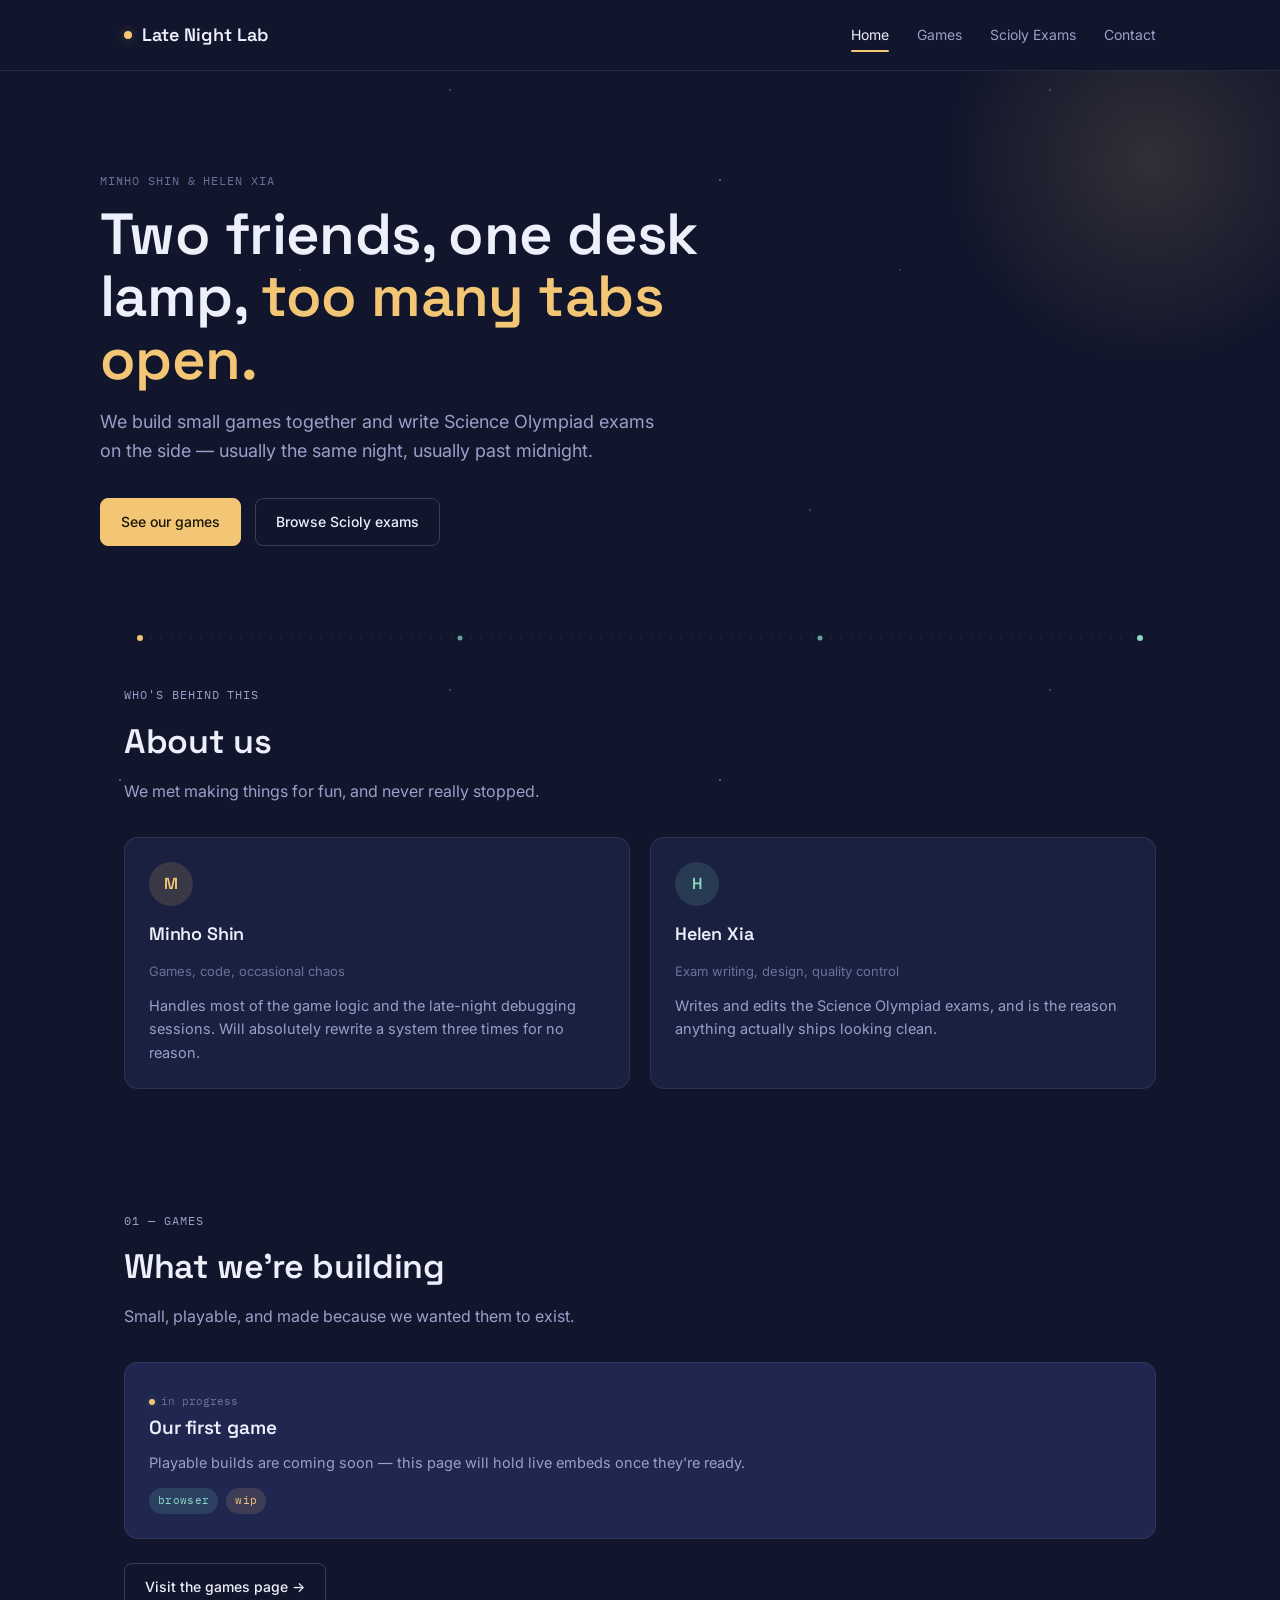
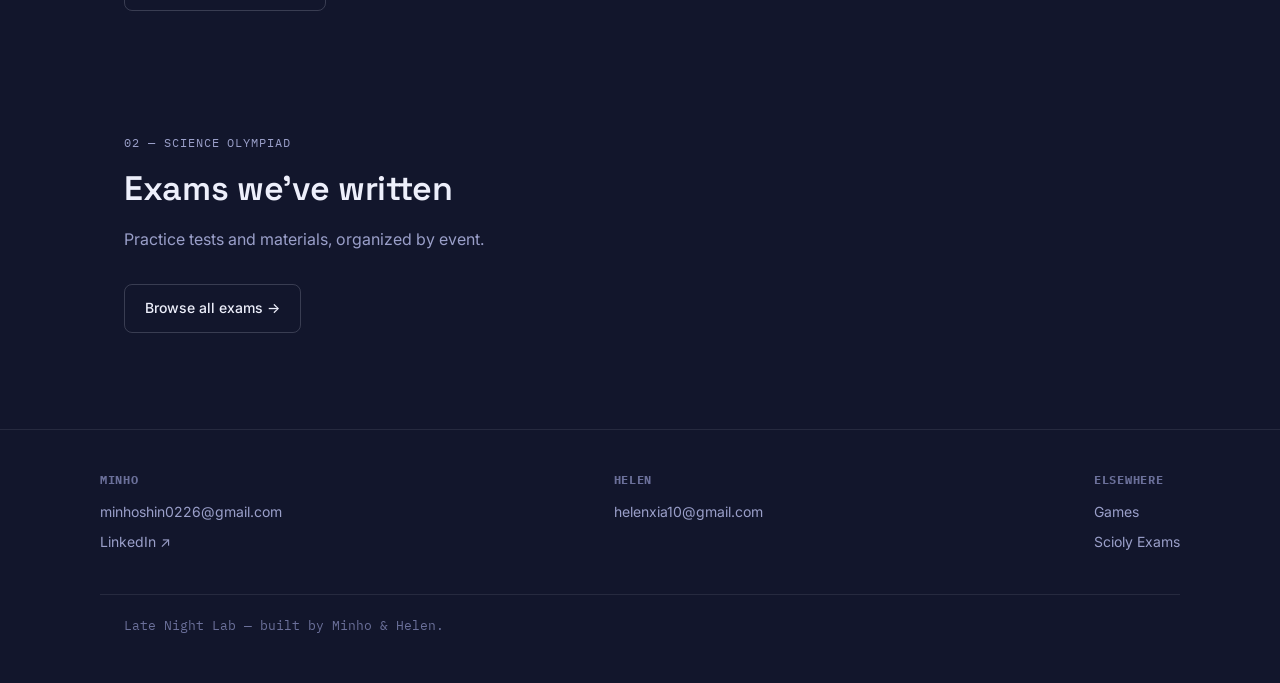
==== index.html @ dceb89b7 "Add files via upload" ====
<!DOCTYPE html>
<html lang="en">
<head>
<meta charset="UTF-8" />
<meta name="viewport" content="width=device-width, initial-scale=1.0" />
<title>Late Night Lab — Minho & Helen</title>
<meta name="description" content="Minho and Helen make games and write Science Olympiad exams, mostly after midnight." />
<link rel="preconnect" href="https://fonts.googleapis.com">
<link href="https://fonts.googleapis.com/css2?family=Space+Grotesk:wght@500;600;700&family=Inter:wght@400;500;600&family=IBM+Plex+Mono:wght@400;500&display=swap" rel="stylesheet">
<link rel="stylesheet" href="styles.css" />
</head>
<body>

<header class="site-header">
  <div class="nav-row">
    <a href="index.html" class="brand"><span class="dot"></span> Late Night Lab</a>
    <button class="menu-toggle" aria-label="Toggle menu" aria-expanded="false">Menu</button>
    <nav class="main-nav">
      <a href="index.html" class="active">Home</a>
      <a href="games.html">Games</a>
      <a href="scioly.html">Scioly Exams</a>
      <a href="#contact">Contact</a>
    </nav>
  </div>
</header>

<section class="hero">
  <div class="glow" aria-hidden="true"></div>
  <div class="hero-inner">
    <p class="label">Minho Shin &amp; Helen Xia</p>
    <h1>Two friends, one desk lamp, <span class="accent">too many tabs open.</span></h1>
    <p class="sub">We build small games together and write Science Olympiad exams on the side — usually the same night, usually past midnight.</p>
    <div class="cta-row">
      <a href="games.html" class="btn btn-primary">See our games</a>
      <a href="scioly.html" class="btn btn-ghost">Browse Scioly exams</a>
    </div>
  </div>
</section>

<div class="constellation" aria-hidden="true">
  <svg viewBox="0 0 1080 40" preserveAspectRatio="none">
    <line x1="40" y1="20" x2="1040" y2="20" stroke="rgba(237,239,255,0.12)" stroke-width="1" stroke-dasharray="2 8" />
    <circle cx="40" cy="20" r="3" fill="#f3c675" />
    <circle cx="360" cy="20" r="2.5" fill="#86d9c4" opacity="0.7" />
    <circle cx="720" cy="20" r="2.5" fill="#86d9c4" opacity="0.7" />
    <circle cx="1040" cy="20" r="3" fill="#86d9c4" />
  </svg>
</div>

<section class="section" id="about">
  <div class="wrap">
    <div class="section-head">
      <p class="label">Who's behind this</p>
      <h2>About us</h2>
      <p>We met making things for fun, and never really stopped.</p>
    </div>
    <div class="people">
      <div class="person-card minho">
        <div class="initial">M</div>
        <h3>Minho Shin</h3>
        <p class="role">Games, code, occasional chaos</p>
        <p class="bio">Handles most of the game logic and the late-night debugging sessions. Will absolutely rewrite a system three times for no reason.</p>
      </div>
      <div class="person-card helen">
        <div class="initial">H</div>
        <h3>Helen Xia</h3>
        <p class="role">Exam writing, design, quality control</p>
        <p class="bio">Writes and edits the Science Olympiad exams, and is the reason anything actually ships looking clean.</p>
      </div>
    </div>
  </div>
</section>

<section class="section" id="preview-games">
  <div class="wrap">
    <div class="section-head">
      <p class="label">01 — Games</p>
      <h2>What we're building</h2>
      <p>Small, playable, and made because we wanted them to exist.</p>
    </div>
    <div class="grid">
      <div class="card">
        <span class="status-pill wip"><span class="dot"></span>in progress</span>
        <h3>Our first game</h3>
        <p>Playable builds are coming soon — this page will hold live embeds once they're ready.</p>
        <div class="tag-row"><span class="tag">browser</span><span class="tag amber">wip</span></div>
      </div>
    </div>
    <div class="cta-row" style="margin-top: 24px;">
      <a href="games.html" class="btn btn-ghost">Visit the games page →</a>
    </div>
  </div>
</section>

<section class="section" id="preview-scioly">
  <div class="wrap">
    <div class="section-head">
      <p class="label">02 — Science Olympiad</p>
      <h2>Exams we've written</h2>
      <p>Practice tests and materials, organized by event.</p>
    </div>
    <div class="cta-row">
      <a href="scioly.html" class="btn btn-ghost">Browse all exams →</a>
    </div>
  </div>
</section>

<footer id="contact">
  <div class="footer-inner">
    <div class="footer-col">
      <h4>Minho</h4>
      <a href="mailto:minhoshin0226@gmail.com">minhoshin0226@gmail.com</a>
      <a href="https://www.linkedin.com/in/minho-shin-3a4a04366" target="_blank" rel="noopener">LinkedIn ↗</a>
    </div>
    <div class="footer-col">
      <h4>Helen</h4>
      <a href="mailto:helenxia10@gmail.com">helenxia10@gmail.com</a>
    </div>
    <div class="footer-col">
      <h4>Elsewhere</h4>
      <a href="games.html">Games</a>
      <a href="scioly.html">Scioly Exams</a>
    </div>
  </div>
  <div class="footer-bottom wrap">Late Night Lab — built by Minho &amp; Helen.</div>
</footer>

<script src="nav.js"></script>
</body>
</html>
---- styles.css ----
/* ============================================
   Late Night Lab — shared styles
   Palette: after-hours study desk, ink navy + lamp glow
   ============================================ */

:root {
  --bg: #12162c;
  --bg-elevated: #1a2040;
  --bg-card: #1f2650;
  --bg-card-hover: #262e5e;
  --border: rgba(237, 239, 255, 0.09);
  --border-strong: rgba(237, 239, 255, 0.18);
  --text: #edeffb;
  --text-muted: #9a9fc9;
  --text-faint: #6b709a;
  --amber: #f3c675;
  --amber-soft: rgba(243, 198, 117, 0.14);
  --mint: #86d9c4;
  --mint-soft: rgba(134, 217, 196, 0.14);
  --radius: 14px;
  --radius-sm: 8px;
  --max-w: 1080px;
}

* { box-sizing: border-box; }

html { scroll-behavior: smooth; }

body {
  margin: 0;
  background: var(--bg);
  color: var(--text);
  font-family: "Inter", -apple-system, BlinkMacSystemFont, "Segoe UI", sans-serif;
  font-size: 16px;
  line-height: 1.6;
  -webkit-font-smoothing: antialiased;
  position: relative;
  min-height: 100vh;
}

/* --- starfield backdrop --- */
body::before {
  content: "";
  position: fixed;
  inset: 0;
  z-index: 0;
  pointer-events: none;
  background-image:
    radial-gradient(1.5px 1.5px at 20% 30%, rgba(237,239,255,0.5) 50%, transparent 51%),
    radial-gradient(1.5px 1.5px at 75% 15%, rgba(237,239,255,0.35) 50%, transparent 51%),
    radial-gradient(1px 1px at 60% 70%, rgba(237,239,255,0.4) 50%, transparent 51%),
    radial-gradient(1px 1px at 90% 60%, rgba(237,239,255,0.3) 50%, transparent 51%),
    radial-gradient(1.5px 1.5px at 35% 85%, rgba(237,239,255,0.3) 50%, transparent 51%),
    radial-gradient(1px 1px at 10% 65%, rgba(237,239,255,0.35) 50%, transparent 51%),
    radial-gradient(1.5px 1.5px at 50% 45%, rgba(237,239,255,0.25) 50%, transparent 51%),
    radial-gradient(1px 1px at 85% 90%, rgba(237,239,255,0.3) 50%, transparent 51%);
  background-repeat: repeat;
  background-size: 600px 600px;
  opacity: 0.6;
}

h1, h2, h3 {
  font-family: "Space Grotesk", "Inter", sans-serif;
  font-weight: 600;
  letter-spacing: -0.01em;
  margin: 0;
  color: var(--text);
}

a { color: inherit; text-decoration: none; }

.wrap {
  position: relative;
  z-index: 1;
  max-width: var(--max-w);
  margin: 0 auto;
  padding: 0 24px;
}

.label {
  font-family: "IBM Plex Mono", monospace;
  font-size: 12px;
  letter-spacing: 0.08em;
  text-transform: uppercase;
  color: var(--text-faint);
}

/* --- header / nav --- */
header.site-header {
  position: relative;
  z-index: 2;
  border-bottom: 1px solid var(--border);
}

.nav-row {
  display: flex;
  align-items: center;
  justify-content: space-between;
  padding: 20px 24px;
  max-width: var(--max-w);
  margin: 0 auto;
}

.brand {
  display: flex;
  align-items: center;
  gap: 10px;
  font-family: "Space Grotesk", sans-serif;
  font-weight: 600;
  font-size: 18px;
}

.brand .dot {
  width: 8px;
  height: 8px;
  border-radius: 50%;
  background: var(--amber);
  box-shadow: 0 0 8px 2px var(--amber-soft);
}

nav.main-nav {
  display: flex;
  gap: 28px;
  font-size: 14px;
  color: var(--text-muted);
}

nav.main-nav a {
  position: relative;
  padding: 4px 0;
  transition: color 0.2s ease;
}

nav.main-nav a:hover,
nav.main-nav a.active {
  color: var(--text);
}

nav.main-nav a.active::after {
  content: "";
  position: absolute;
  left: 0;
  right: 0;
  bottom: -2px;
  height: 2px;
  background: var(--amber);
  border-radius: 2px;
}

.menu-toggle {
  display: none;
  background: none;
  border: 1px solid var(--border-strong);
  border-radius: var(--radius-sm);
  color: var(--text);
  padding: 8px 10px;
  font-size: 14px;
  cursor: pointer;
}

/* --- hero --- */
.hero {
  position: relative;
  padding: 88px 24px 64px;
  text-align: left;
  overflow: hidden;
}

.hero .glow {
  position: absolute;
  top: -120px;
  right: -80px;
  width: 420px;
  height: 420px;
  border-radius: 50%;
  background: radial-gradient(circle, var(--amber-soft) 0%, transparent 70%);
  pointer-events: none;
  z-index: 0;
}

.hero-inner {
  position: relative;
  z-index: 1;
  max-width: var(--max-w);
  margin: 0 auto;
}

.hero h1 {
  font-size: clamp(36px, 6vw, 58px);
  line-height: 1.08;
  max-width: 720px;
}

.hero .accent {
  color: var(--amber);
}

.hero p.sub {
  margin-top: 18px;
  font-size: 18px;
  color: var(--text-muted);
  max-width: 560px;
}

.hero .cta-row {
  display: flex;
  gap: 14px;
  margin-top: 32px;
  flex-wrap: wrap;
}

/* --- buttons --- */
.btn {
  display: inline-flex;
  align-items: center;
  gap: 8px;
  padding: 12px 20px;
  border-radius: var(--radius-sm);
  font-size: 14px;
  font-weight: 500;
  border: 1px solid var(--border-strong);
  transition: transform 0.15s ease, border-color 0.15s ease, background 0.15s ease;
}

.btn-primary {
  background: var(--amber);
  color: #1a1608;
  border-color: var(--amber);
}

.btn-primary:hover { transform: translateY(-1px); filter: brightness(1.05); }

.btn-ghost {
  background: transparent;
  color: var(--text);
}

.btn-ghost:hover {
  border-color: var(--mint);
  color: var(--mint);
}

/* --- section --- */
.section {
  position: relative;
  z-index: 1;
  padding: 56px 24px;
}

.section-head {
  margin-bottom: 32px;
  max-width: 620px;
}

.section-head .label { margin-bottom: 10px; }

.section-head h2 {
  font-size: clamp(26px, 4vw, 34px);
}

.section-head p {
  color: var(--text-muted);
  margin-top: 10px;
}

/* --- card grid (used on home + games) --- */
.grid {
  display: grid;
  grid-template-columns: repeat(auto-fit, minmax(260px, 1fr));
  gap: 20px;
}

.card {
  background: var(--bg-card);
  border: 1px solid var(--border);
  border-radius: var(--radius);
  padding: 24px;
  transition: transform 0.18s ease, border-color 0.18s ease, background 0.18s ease;
}

.card:hover {
  transform: translateY(-3px);
  border-color: var(--border-strong);
  background: var(--bg-card-hover);
}

.card h3 {
  font-size: 19px;
  margin-bottom: 8px;
}

.card p {
  color: var(--text-muted);
  font-size: 14.5px;
  margin: 0 0 14px;
}

.tag-row {
  display: flex;
  gap: 8px;
  flex-wrap: wrap;
  margin-top: 12px;
}

.tag {
  font-family: "IBM Plex Mono", monospace;
  font-size: 11px;
  letter-spacing: 0.03em;
  padding: 4px 9px;
  border-radius: 20px;
  background: var(--mint-soft);
  color: var(--mint);
}

.tag.amber { background: var(--amber-soft); color: var(--amber); }

.status-pill {
  display: inline-flex;
  align-items: center;
  gap: 6px;
  font-family: "IBM Plex Mono", monospace;
  font-size: 11px;
  color: var(--text-faint);
}

.status-pill .dot {
  width: 6px;
  height: 6px;
  border-radius: 50%;
  background: var(--text-faint);
}

.status-pill.live .dot { background: var(--mint); box-shadow: 0 0 6px 1px var(--mint-soft); }
.status-pill.wip .dot { background: var(--amber); box-shadow: 0 0 6px 1px var(--amber-soft); }

/* --- about / people --- */
.people {
  display: grid;
  grid-template-columns: repeat(auto-fit, minmax(240px, 1fr));
  gap: 20px;
}

.person-card {
  background: var(--bg-elevated);
  border: 1px solid var(--border);
  border-radius: var(--radius);
  padding: 24px;
}

.person-card .initial {
  width: 44px;
  height: 44px;
  border-radius: 50%;
  display: flex;
  align-items: center;
  justify-content: center;
  font-family: "Space Grotesk", sans-serif;
  font-weight: 600;
  font-size: 16px;
  margin-bottom: 14px;
}

.person-card.minho .initial { background: var(--amber-soft); color: var(--amber); }
.person-card.helen .initial { background: var(--mint-soft); color: var(--mint); }

.person-card h3 { font-size: 18px; margin-bottom: 4px; }
.person-card .role { font-size: 13px; color: var(--text-faint); margin-bottom: 12px; }
.person-card p.bio { color: var(--text-muted); font-size: 14.5px; margin: 0; }

/* --- constellation divider (signature element) --- */
.constellation {
  position: relative;
  height: 1px;
  margin: 8px auto 0;
  max-width: var(--max-w);
}

.constellation svg { width: 100%; height: 40px; display: block; overflow: visible; }

/* --- exam list (scioly page) --- */
.exam-group {
  margin-bottom: 40px;
}

.exam-group h3 {
  font-size: 15px;
  font-family: "IBM Plex Mono", monospace;
  color: var(--text-faint);
  text-transform: uppercase;
  letter-spacing: 0.06em;
  margin-bottom: 14px;
  padding-bottom: 10px;
  border-bottom: 1px solid var(--border);
}

.exam-list {
  list-style: none;
  margin: 0;
  padding: 0;
  display: flex;
  flex-direction: column;
  gap: 2px;
}

.exam-list li a {
  display: flex;
  align-items: center;
  justify-content: space-between;
  gap: 12px;
  padding: 14px 16px;
  border-radius: var(--radius-sm);
  transition: background 0.15s ease, padding-left 0.15s ease;
}

.exam-list li a:hover {
  background: var(--bg-card);
  padding-left: 20px;
}

.exam-list .exam-name {
  font-size: 15px;
  color: var(--text);
}

.exam-list .exam-meta {
  font-family: "IBM Plex Mono", monospace;
  font-size: 11.5px;
  color: var(--text-faint);
  white-space: nowrap;
}

.exam-list .arrow {
  color: var(--text-faint);
  transition: transform 0.15s ease, color 0.15s ease;
}

.exam-list li a:hover .arrow {
  transform: translateX(3px);
  color: var(--mint);
}

.note-box {
  background: var(--bg-elevated);
  border: 1px dashed var(--border-strong);
  border-radius: var(--radius);
  padding: 18px 20px;
  color: var(--text-muted);
  font-size: 14px;
  margin-bottom: 36px;
}

.note-box strong { color: var(--text); }

/* --- footer --- */
footer {
  position: relative;
  z-index: 1;
  border-top: 1px solid var(--border);
  padding: 40px 24px 48px;
  margin-top: 40px;
}

.footer-inner {
  max-width: var(--max-w);
  margin: 0 auto;
  display: flex;
  flex-wrap: wrap;
  justify-content: space-between;
  gap: 24px;
}

.footer-col h4 {
  font-family: "IBM Plex Mono", monospace;
  font-size: 12px;
  text-transform: uppercase;
  letter-spacing: 0.06em;
  color: var(--text-faint);
  margin: 0 0 12px;
}

.footer-col a, .footer-col p {
  display: block;
  font-size: 14px;
  color: var(--text-muted);
  margin: 0 0 8px;
  transition: color 0.15s ease;
}

.footer-col a:hover { color: var(--amber); }

.footer-bottom {
  max-width: var(--max-w);
  margin: 32px auto 0;
  padding-top: 20px;
  border-top: 1px solid var(--border);
  font-size: 12.5px;
  color: var(--text-faint);
  font-family: "IBM Plex Mono", monospace;
}

/* --- responsive --- */
@media (max-width: 720px) {
  nav.main-nav {
    position: absolute;
    top: 64px;
    left: 0;
    right: 0;
    background: var(--bg-elevated);
    flex-direction: column;
    padding: 16px 24px;
    gap: 16px;
    border-bottom: 1px solid var(--border);
    display: none;
  }
  nav.main-nav.open { display: flex; }
  .menu-toggle { display: inline-flex; }
  .hero { padding: 56px 20px 40px; }
  .footer-inner { flex-direction: column; }
}

@media (prefers-reduced-motion: reduce) {
  * { transition: none !important; scroll-behavior: auto !important; }
}

/* focus visibility */
a:focus-visible, button:focus-visible {
  outline: 2px solid var(--mint);
  outline-offset: 2px;
}
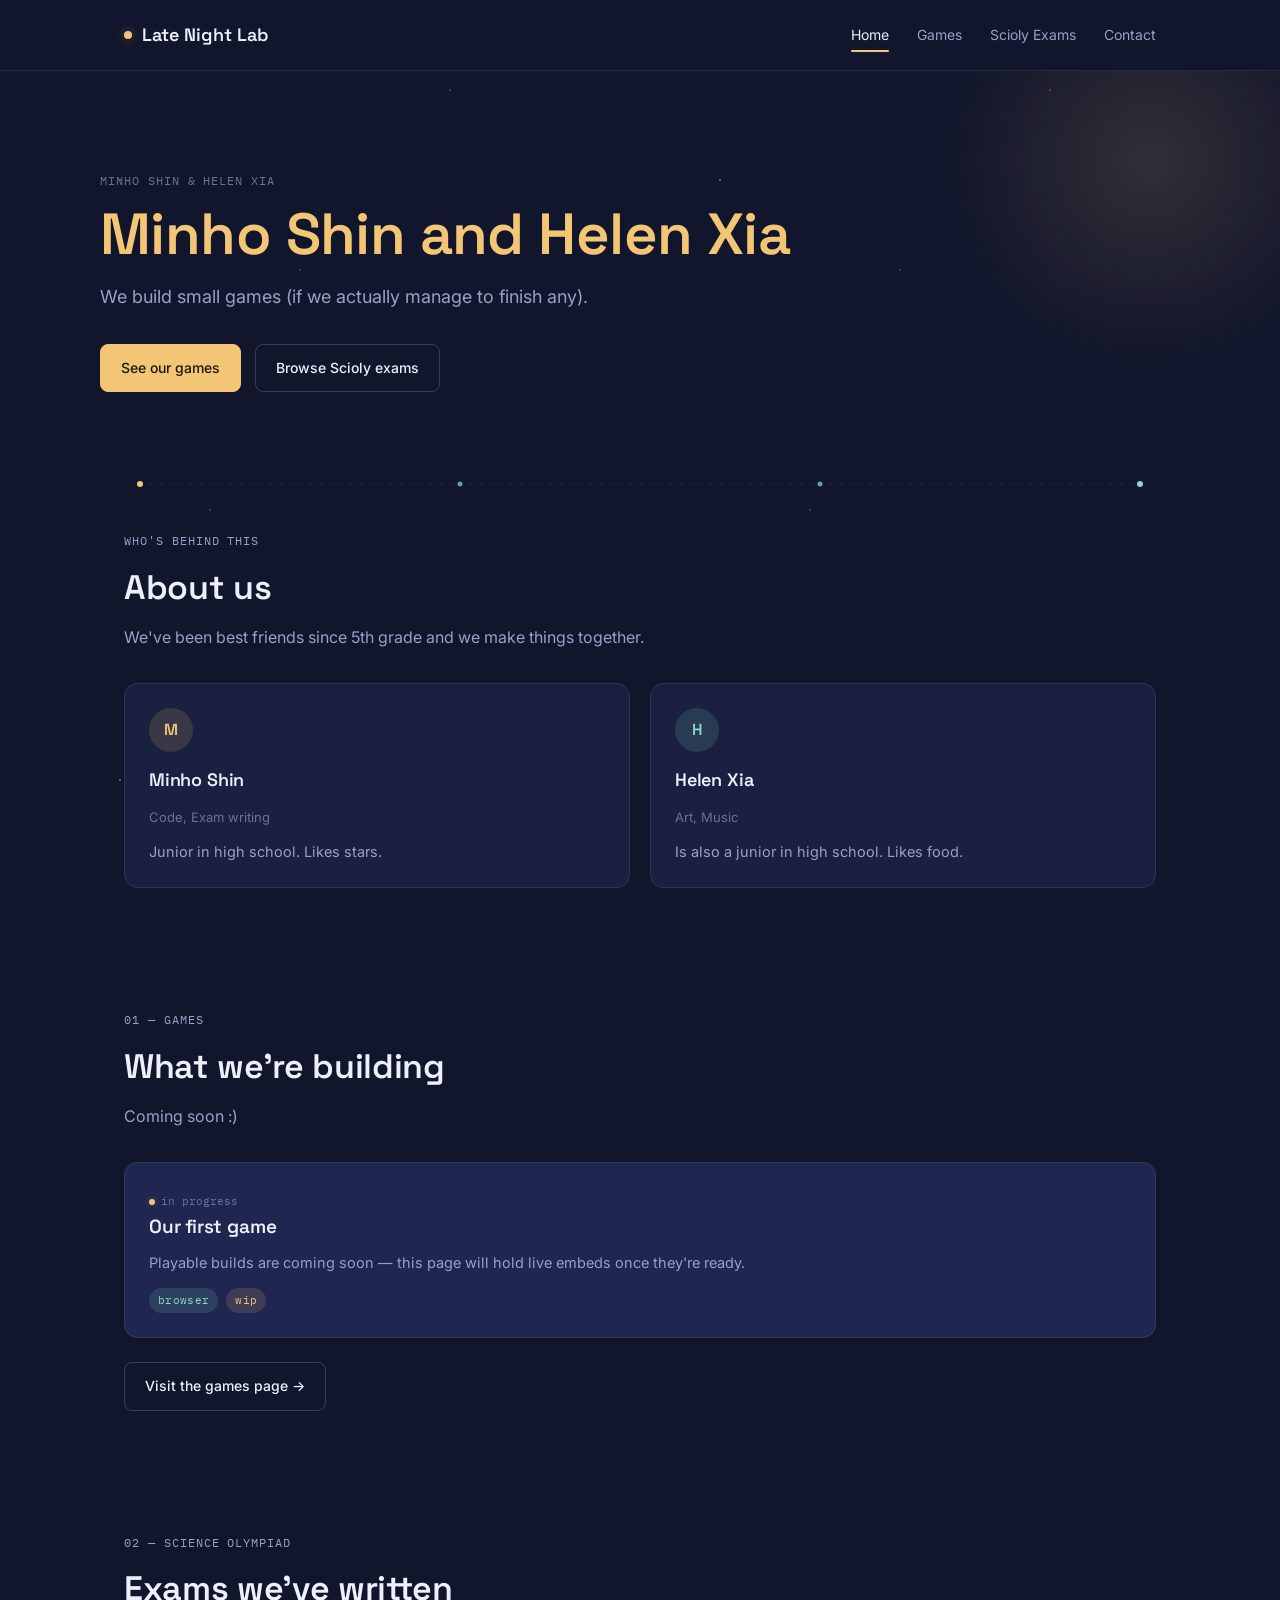
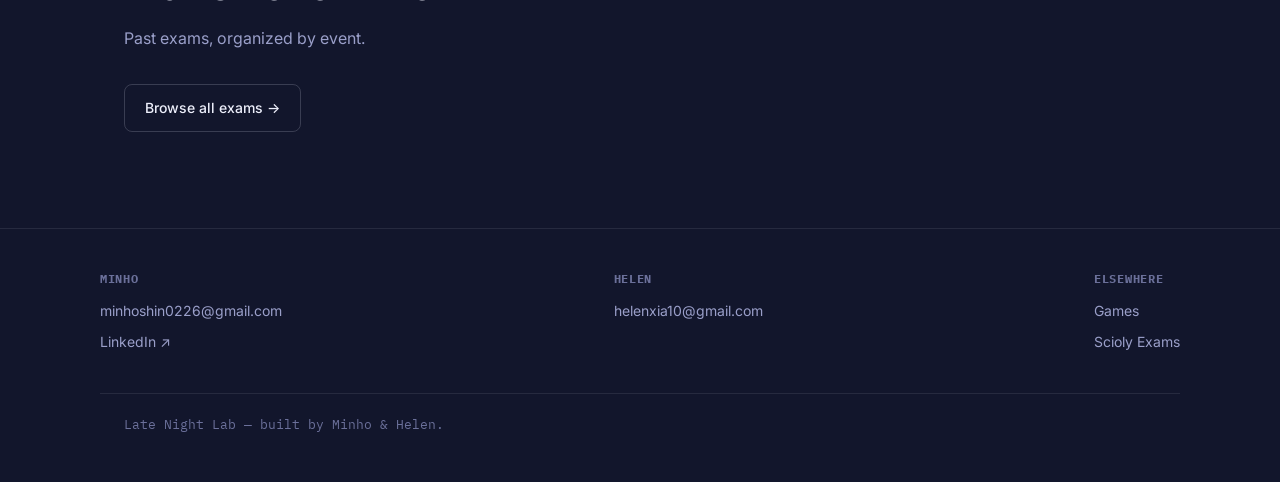
==== commit f9605a0b: "Revise index.html content and title Updated the title and various text elements for clarity and conc" ====
--- a/index.html
+++ b/index.html
@@ -3,7 +3,7 @@
 <head>
 <meta charset="UTF-8" />
 <meta name="viewport" content="width=device-width, initial-scale=1.0" />
-<title>Late Night Lab — Minho & Helen</title>
+<title>Minho & Helen</title>
 <meta name="description" content="Minho and Helen make games and write Science Olympiad exams, mostly after midnight." />
 <link rel="preconnect" href="https://fonts.googleapis.com">
 <link href="https://fonts.googleapis.com/css2?family=Space+Grotesk:wght@500;600;700&family=Inter:wght@400;500;600&family=IBM+Plex+Mono:wght@400;500&display=swap" rel="stylesheet">
@@ -28,8 +28,8 @@
   <div class="glow" aria-hidden="true"></div>
   <div class="hero-inner">
     <p class="label">Minho Shin &amp; Helen Xia</p>
-    <h1>Two friends, one desk lamp, <span class="accent">too many tabs open.</span></h1>
-    <p class="sub">We build small games together and write Science Olympiad exams on the side — usually the same night, usually past midnight.</p>
+    <h1><span class="accent">Minho Shin and Helen Xia</span></h1>
+    <p class="sub">We build small games (if we actually manage to finish any).</p>
     <div class="cta-row">
       <a href="games.html" class="btn btn-primary">See our games</a>
       <a href="scioly.html" class="btn btn-ghost">Browse Scioly exams</a>
@@ -52,20 +52,20 @@
     <div class="section-head">
       <p class="label">Who's behind this</p>
       <h2>About us</h2>
-      <p>We met making things for fun, and never really stopped.</p>
+      <p>We've been best friends since 5th grade and we make things together.</p>
     </div>
     <div class="people">
       <div class="person-card minho">
         <div class="initial">M</div>
         <h3>Minho Shin</h3>
-        <p class="role">Games, code, occasional chaos</p>
-        <p class="bio">Handles most of the game logic and the late-night debugging sessions. Will absolutely rewrite a system three times for no reason.</p>
+        <p class="role">Code, Exam writing</p>
+        <p class="bio">Junior in high school. Likes stars.</p>
       </div>
       <div class="person-card helen">
         <div class="initial">H</div>
         <h3>Helen Xia</h3>
-        <p class="role">Exam writing, design, quality control</p>
-        <p class="bio">Writes and edits the Science Olympiad exams, and is the reason anything actually ships looking clean.</p>
+        <p class="role">Art, Music</p>
+        <p class="bio">Is also a junior in high school. Likes food.</p>
       </div>
     </div>
   </div>
@@ -76,7 +76,7 @@
     <div class="section-head">
       <p class="label">01 — Games</p>
       <h2>What we're building</h2>
-      <p>Small, playable, and made because we wanted them to exist.</p>
+      <p>Coming soon :)</p>
     </div>
     <div class="grid">
       <div class="card">
@@ -97,7 +97,7 @@
     <div class="section-head">
       <p class="label">02 — Science Olympiad</p>
       <h2>Exams we've written</h2>
-      <p>Practice tests and materials, organized by event.</p>
+      <p>Past exams, organized by event.</p>
     </div>
     <div class="cta-row">
       <a href="scioly.html" class="btn btn-ghost">Browse all exams →</a>
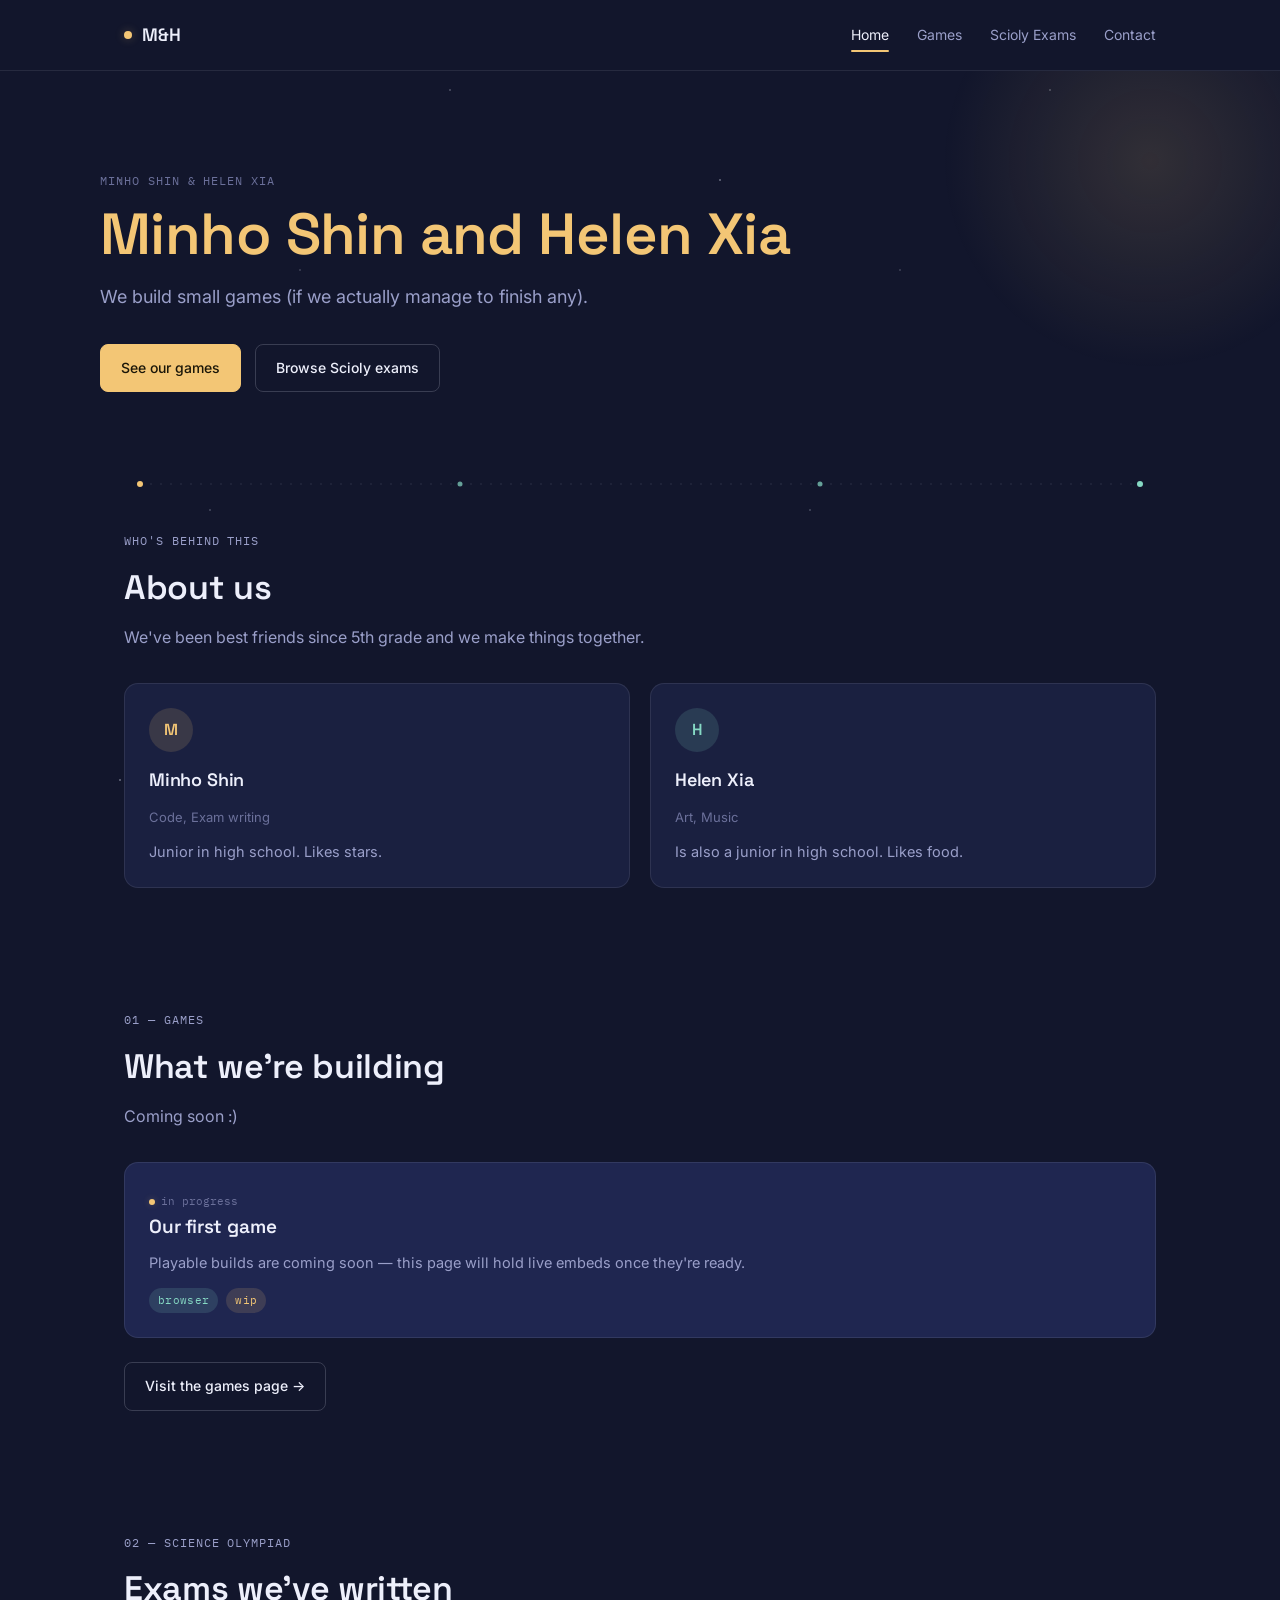
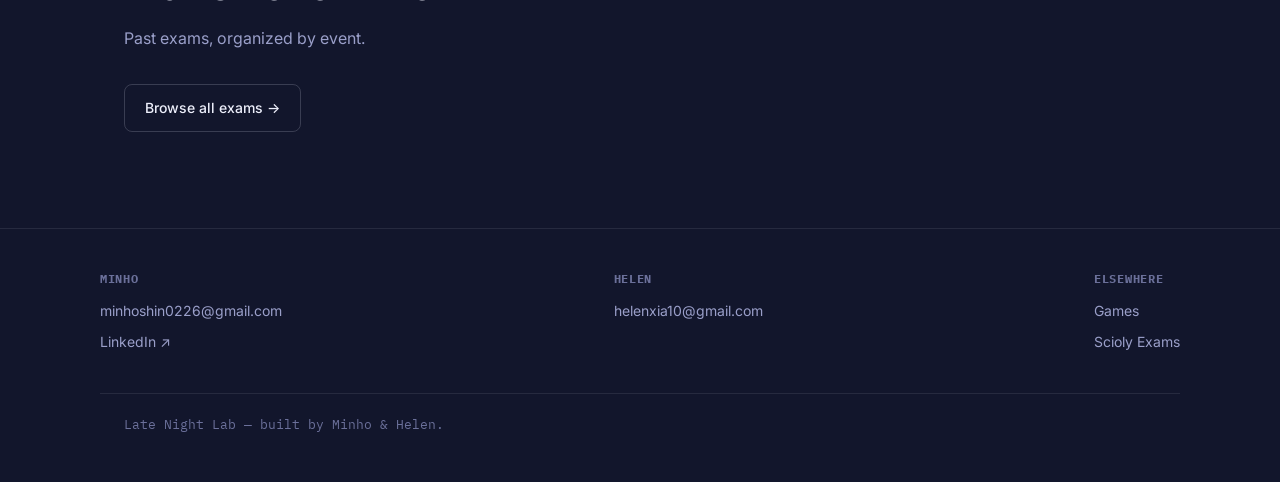
==== commit 2e265028: "Change brand name from 'Late Night Lab' to 'M&H'" ====
--- a/index.html
+++ b/index.html
@@ -13,7 +13,7 @@
 
 <header class="site-header">
   <div class="nav-row">
-    <a href="index.html" class="brand"><span class="dot"></span> Late Night Lab</a>
+    <a href="index.html" class="brand"><span class="dot"></span> M&H</a>
     <button class="menu-toggle" aria-label="Toggle menu" aria-expanded="false">Menu</button>
     <nav class="main-nav">
       <a href="index.html" class="active">Home</a>
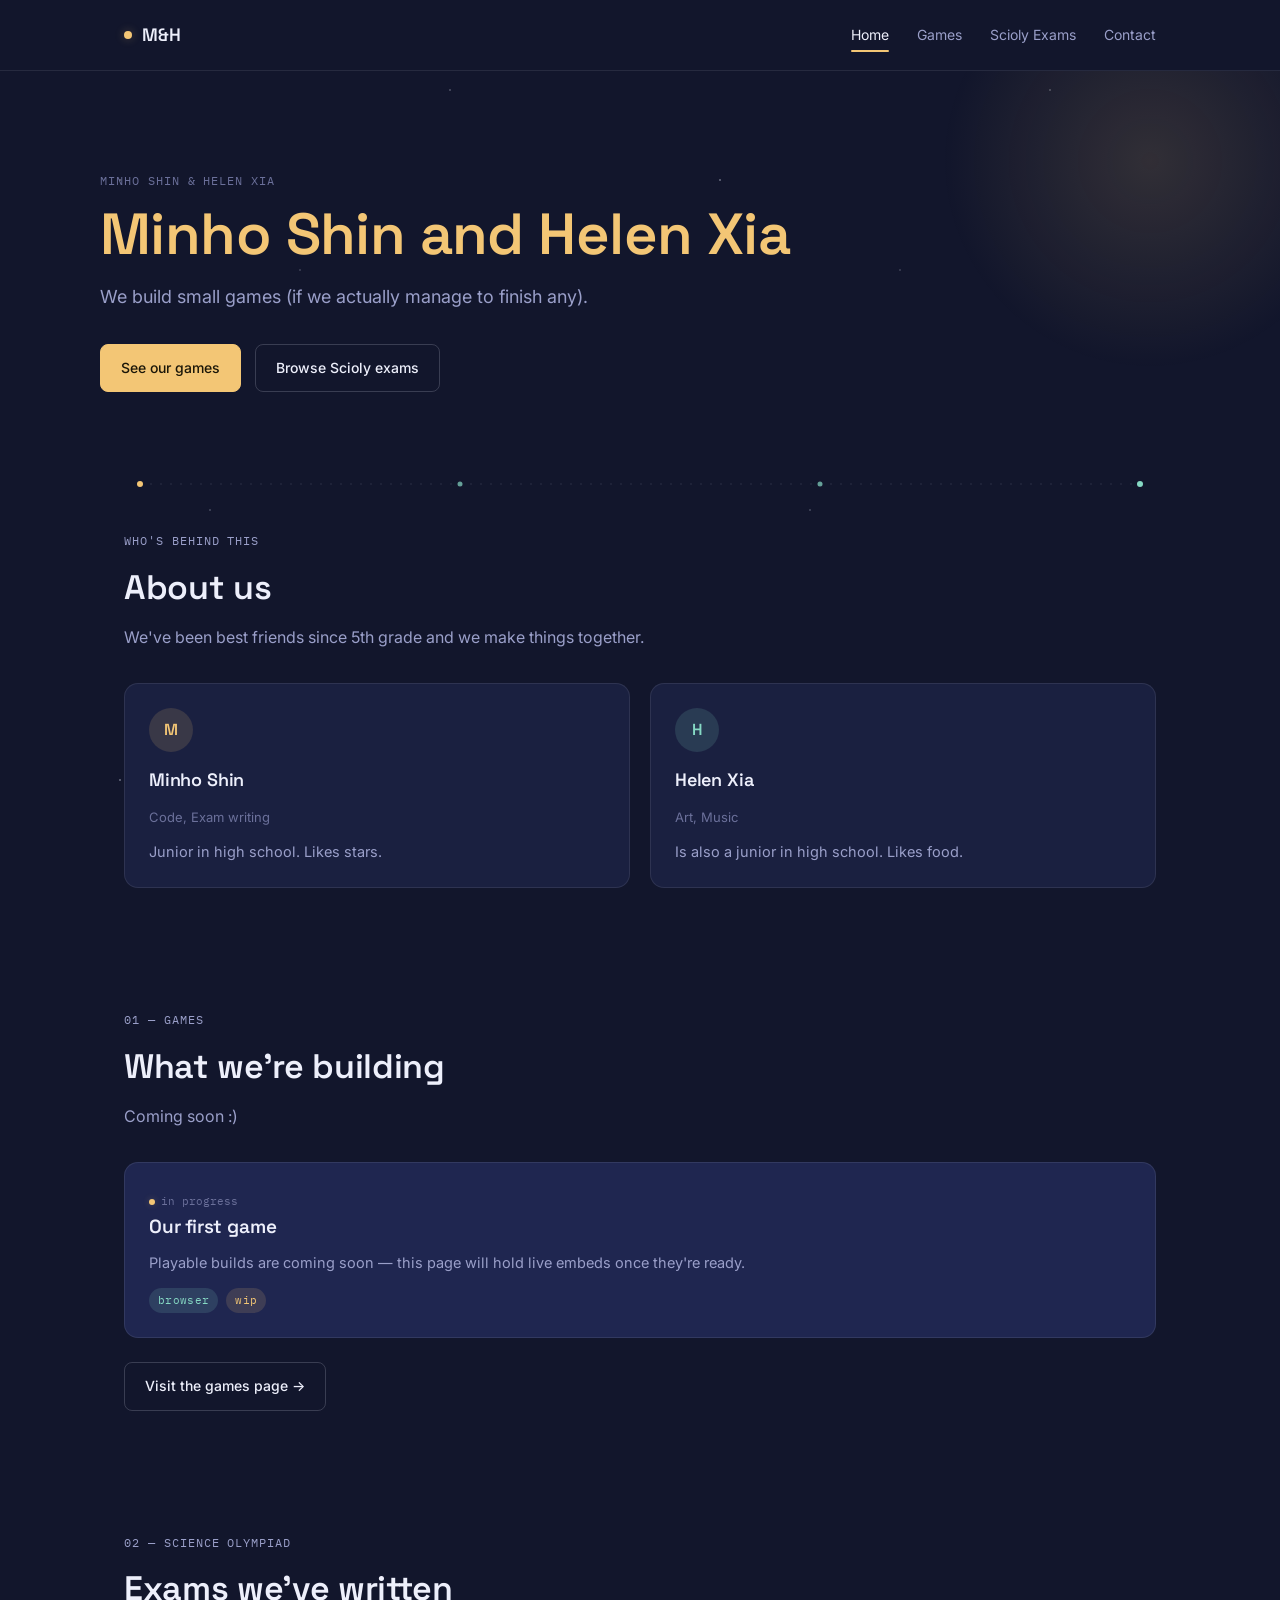
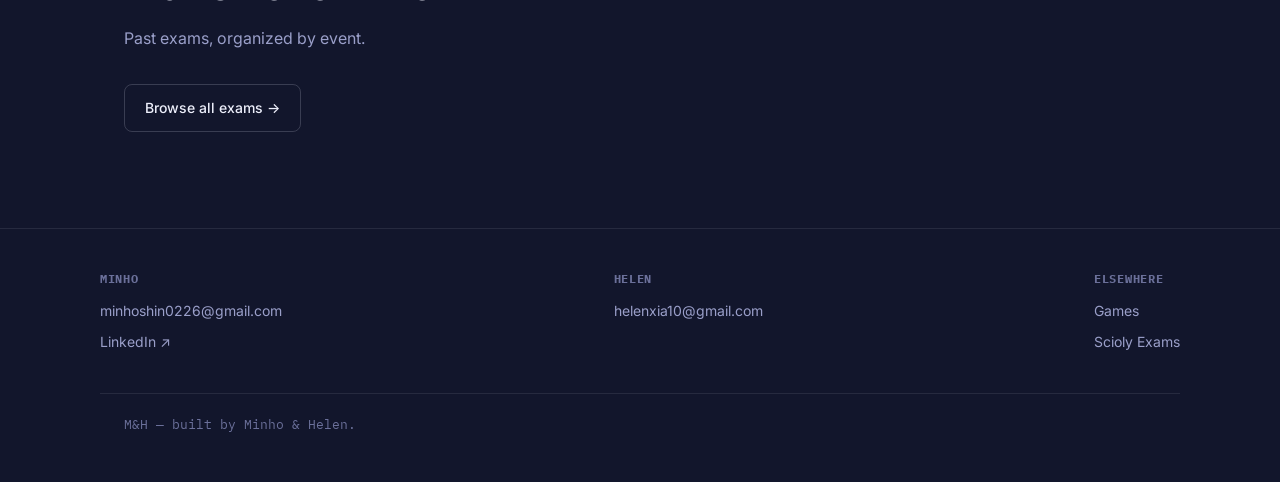
==== commit dd705610: "Update footer text for branding" ====
--- a/index.html
+++ b/index.html
@@ -122,7 +122,7 @@
       <a href="scioly.html">Scioly Exams</a>
     </div>
   </div>
-  <div class="footer-bottom wrap">Late Night Lab — built by Minho &amp; Helen.</div>
+  <div class="footer-bottom wrap">M&H — built by Minho &amp; Helen.</div>
 </footer>
 
 <script src="nav.js"></script>
